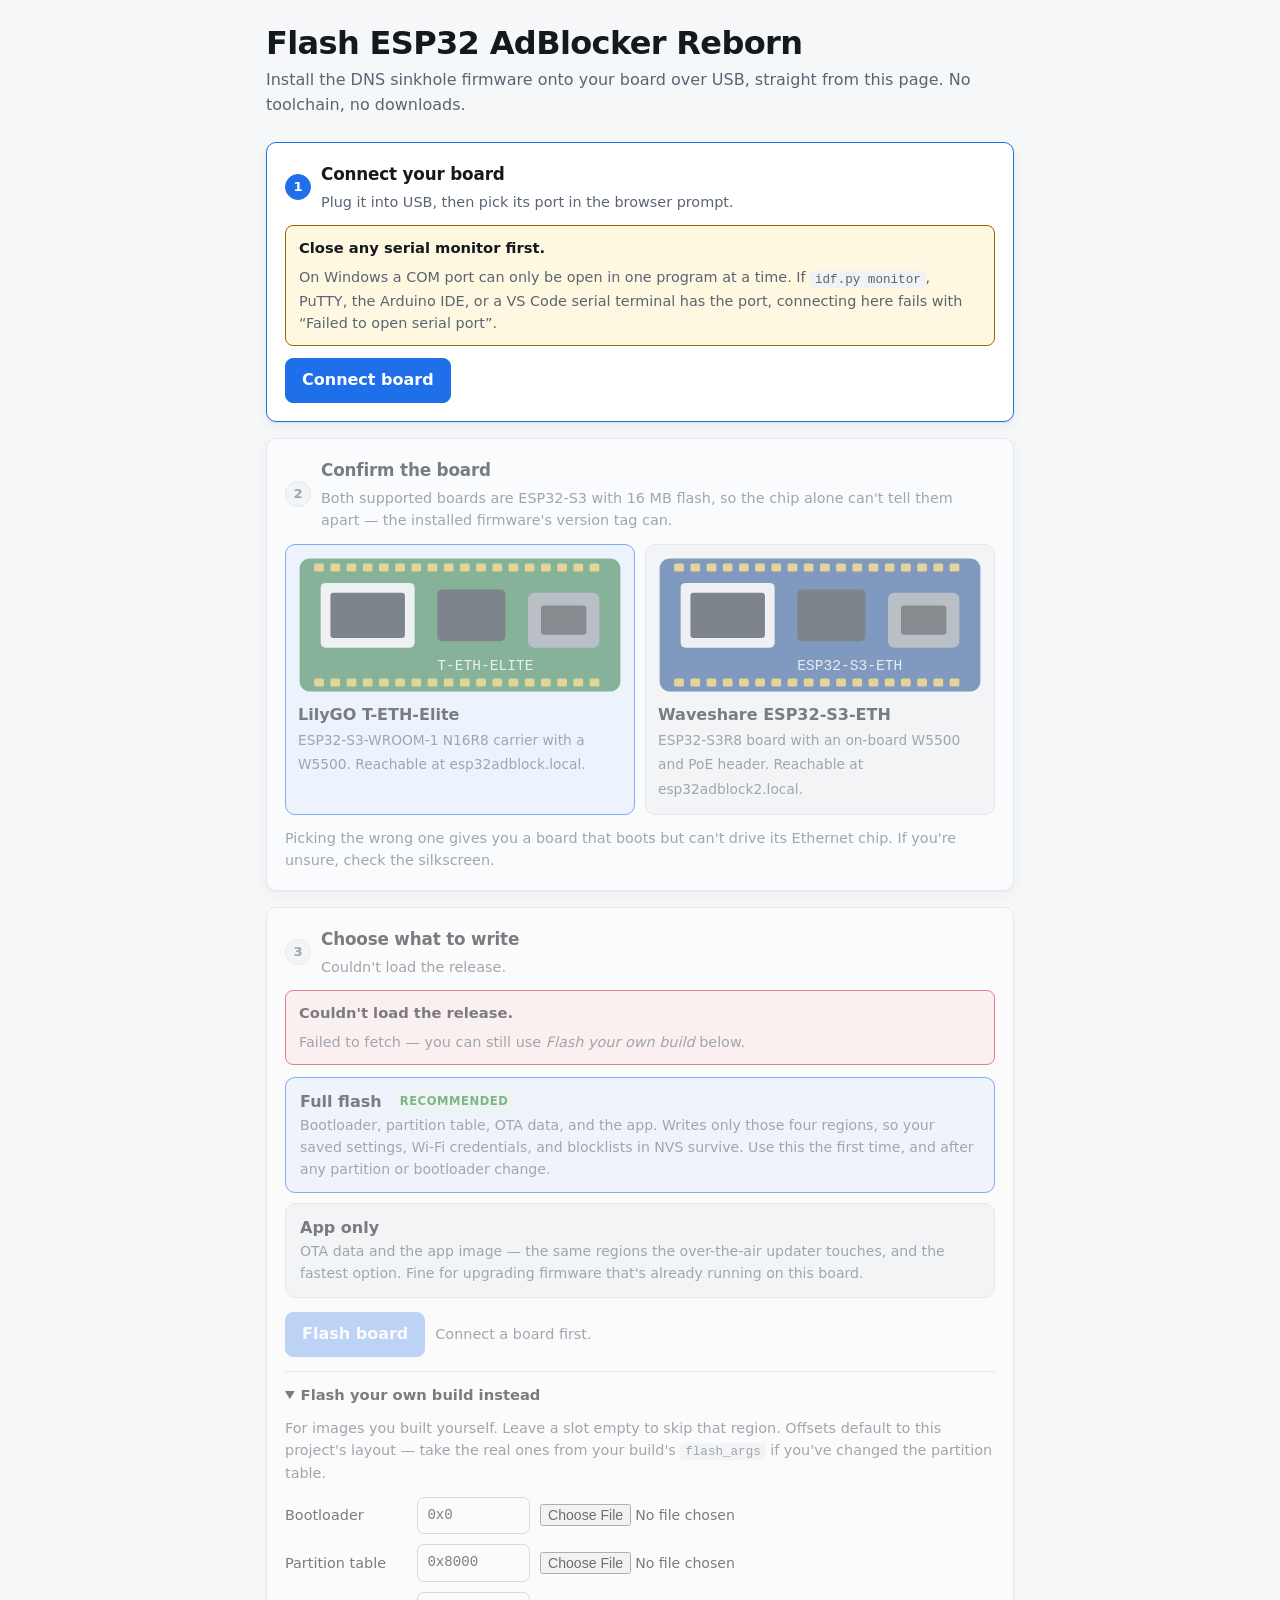
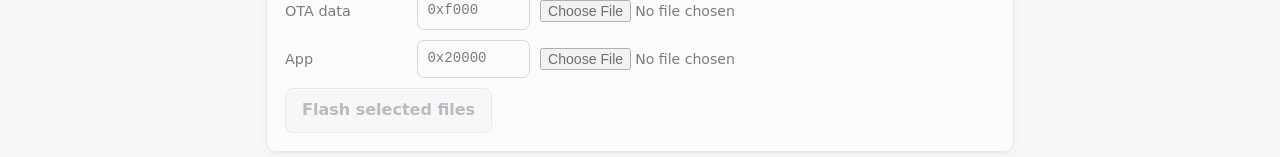
==== docs/index.html @ 4499ab7c "docs: redirect the Pages root to the browser flasher The site root returned a 404 because docs/ had " ====
<!doctype html>
<html lang="en">
<head>
<meta charset="utf-8">
<meta http-equiv="refresh" content="0; url=flasher/">
<link rel="canonical" href="https://glomargadaffi.github.io/ESP32_AdBlocker_Reborn/flasher/">
<title>ESP32 AdBlocker Reborn</title>
</head>
<body>
<p>Redirecting to the <a href="flasher/">browser flasher</a>&hellip;</p>
</body>
</html>
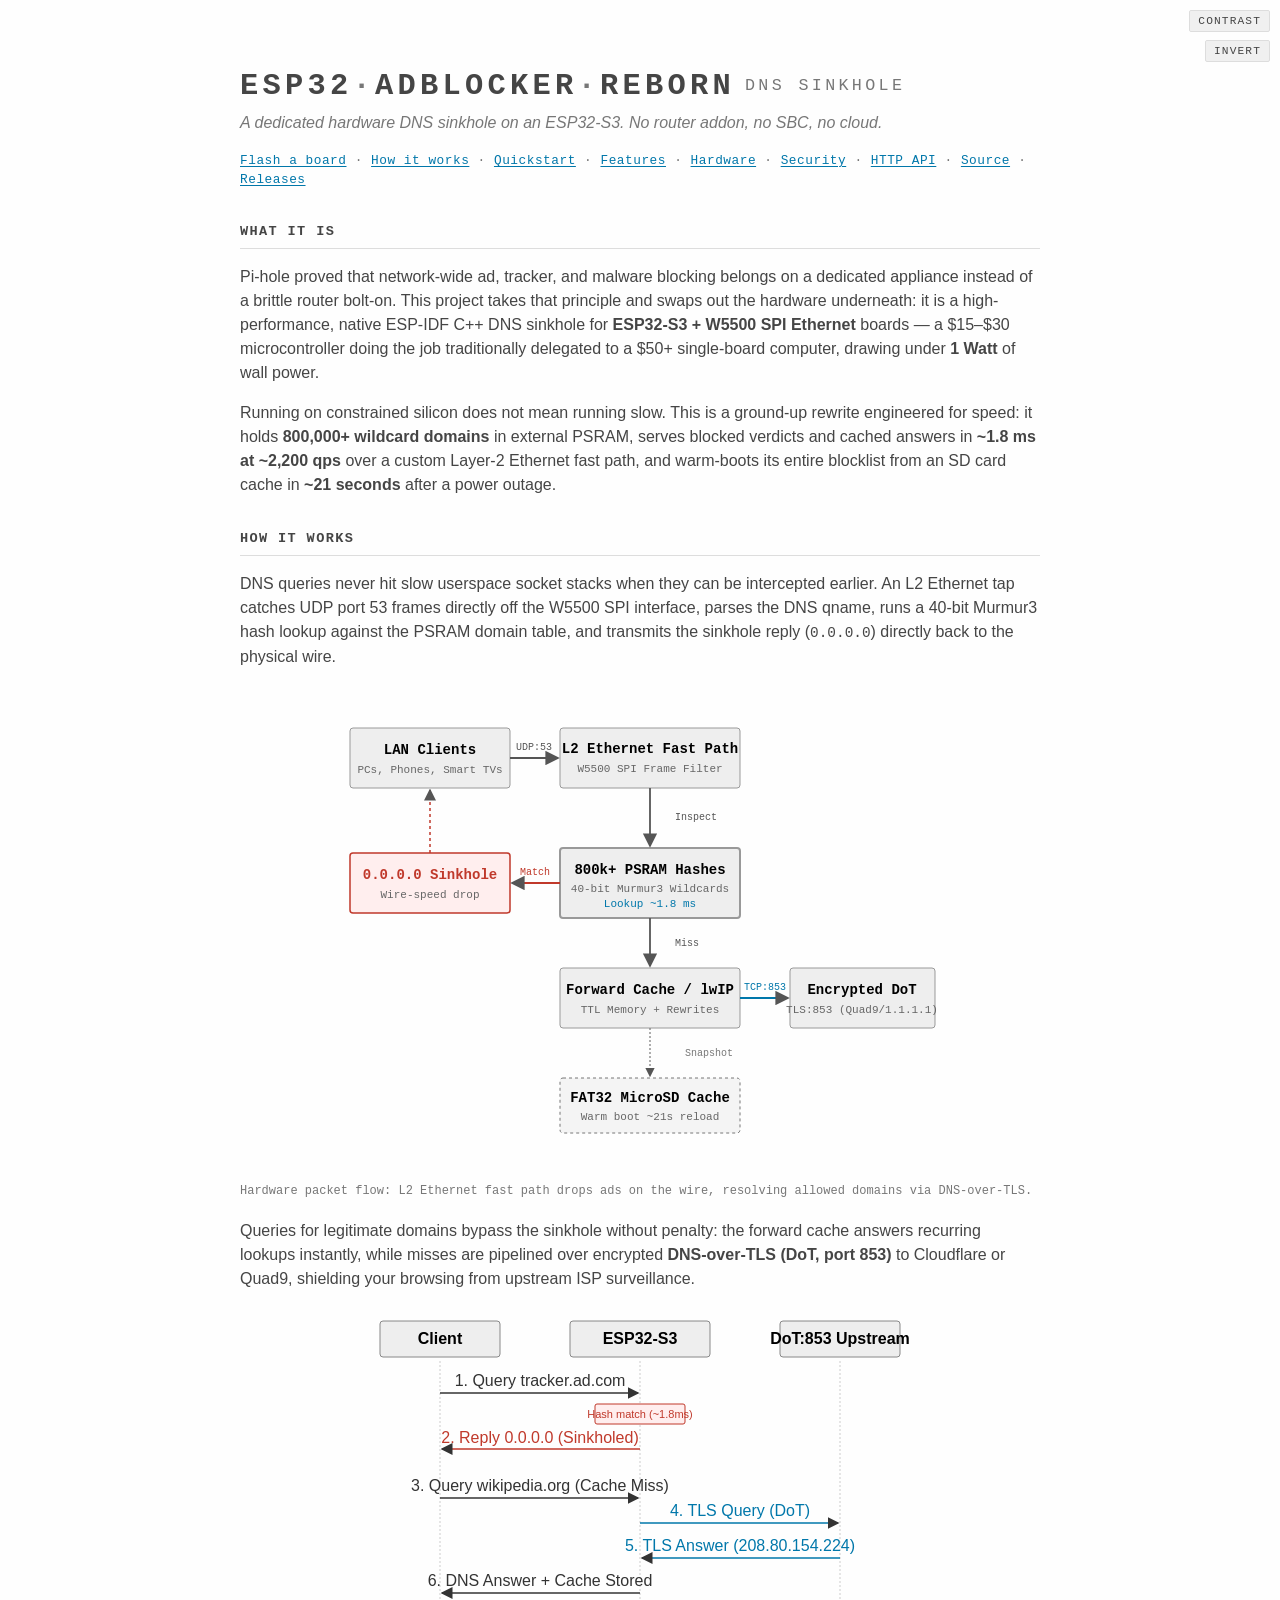
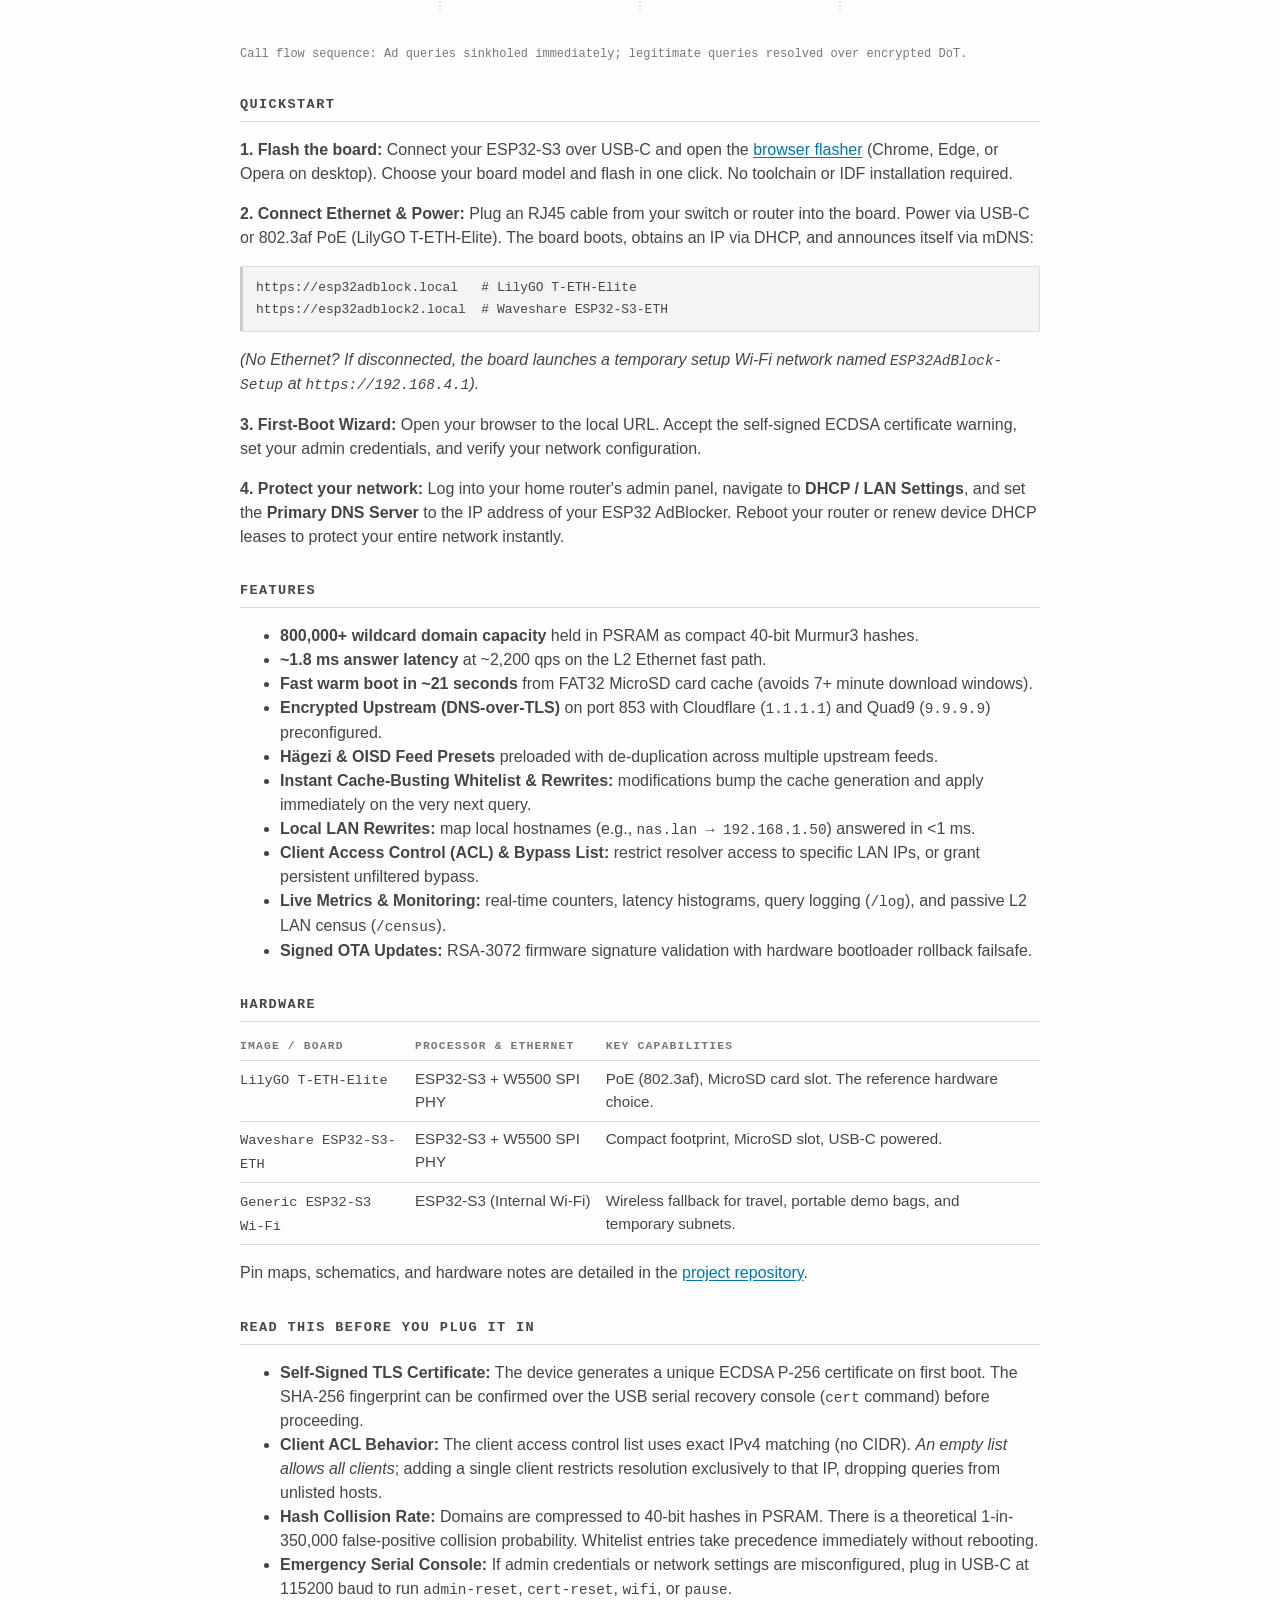
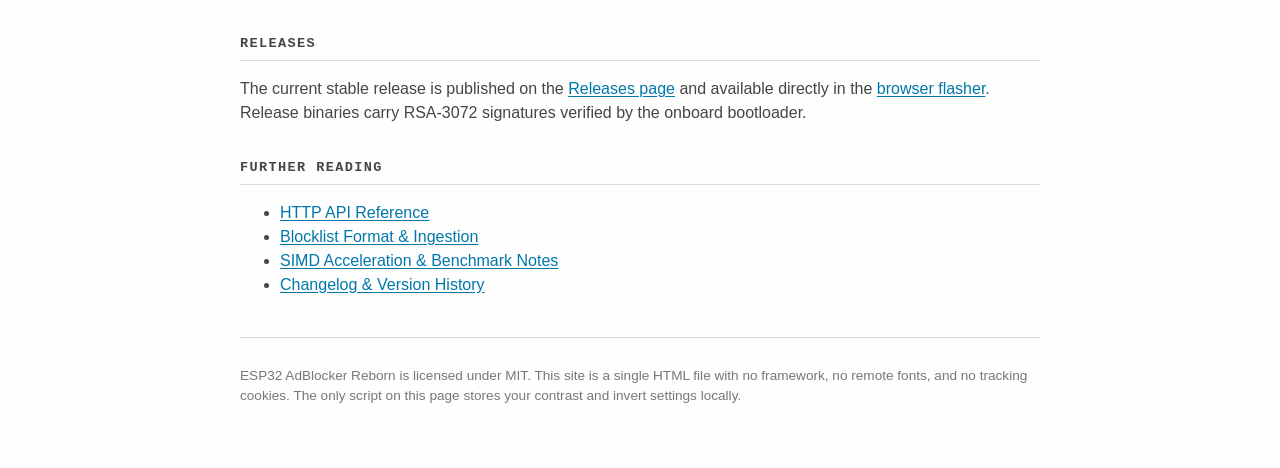
==== commit ed3e9477: "docs: adopt switchboard design system across website, flasher, docs, and web UI" ====
--- a/docs/index.html
+++ b/docs/index.html
@@ -1,12 +1,251 @@
-<!doctype html>
+<!DOCTYPE html>
 <html lang="en">
 <head>
 <meta charset="utf-8">
-<meta http-equiv="refresh" content="0; url=flasher/">
-<link rel="canonical" href="https://glomargadaffi.github.io/ESP32_AdBlocker_Reborn/flasher/">
-<title>ESP32 AdBlocker Reborn</title>
+<meta name="viewport" content="width=device-width, initial-scale=1">
+<meta name="color-scheme" content="light dark">
+<title>ESP32 AdBlocker Reborn: A Hardware DNS Sinkhole on an ESP32-S3</title>
+<meta name="description" content="A high-performance, native ESP-IDF DNS sinkhole for ESP32-S3 + W5500 SPI Ethernet. 800,000+ domains in PSRAM, ~1.8ms response latency, ~1W power consumption.">
+<style>
+/* Layout and type borrowed from the Switchboard design system; the palette stays plain. */
+:root{--bg:#fefefe;--face:#f4f4f4;--face-raised:#f0f0f0;--ink:#454545;--ink-dim:#777;--brass:#07a;--brass-hi:#07a;--brass-lo:#999;--line:#ddd;--alert:#c0392b;--ringing:#941352;--ok:#1a7f37;
+ --mono:ui-monospace,"SF Mono","Cascadia Code","Consolas","Liberation Mono",monospace;--sans:"Open Sans",Arial,sans-serif}
+/* Invert: the plain dark scheme. */
+html.inverted{--bg:#000;--face:#111;--face-raised:#000;--ink:#d9d9d9;--ink-dim:#999;--brass:#00a2e7;--brass-hi:#00a2e7;--brass-lo:#555;--line:#333;--alert:#d24637;--ringing:#ca1a70;--ok:#5fd377}
+html.contrast{--ink:#050505;--ink-dim:#333;--brass:#03f;--brass-hi:#03f;--line:#bbb;--alert:#800;--ok:#080}
+html.inverted.contrast{--ink:#fff;--ink-dim:#ccc;--brass:#44c7ff;--brass-hi:#44c7ff;--line:#666;--alert:#db695d;--ok:#5fd377}
+html{background:var(--bg)}
+body{font-family:var(--sans);color:var(--ink);background:var(--bg);font-size:16px;margin:2em auto;max-width:800px;padding:1em;line-height:1.5;hyphens:auto;-webkit-hyphens:auto;overflow-wrap:break-word}
+a{color:var(--brass);text-underline-offset:.15em}a:visited{color:var(--ringing)}
+h1{font-family:var(--mono);font-weight:700;font-size:1.9em;letter-spacing:.14em;text-transform:uppercase;color:var(--ink);line-height:1.2;margin-bottom:.2em}
+h1 .dot{font-style:normal;color:var(--ink-dim)}
+h1 span{color:var(--ink-dim);font-weight:400;font-size:.55em;letter-spacing:.2em;margin-left:.6em;vertical-align:middle}
+h2{font-family:var(--mono);font-weight:600;font-size:.85em;letter-spacing:.1em;text-transform:uppercase;color:var(--ink);margin:2.4em 0 .8em;padding-bottom:.4em;border-bottom:1px solid var(--line)}
+p.st{margin-top:0;color:var(--ink-dim);font-style:italic}
+b{color:var(--ink)}
+code,pre{font-family:var(--mono);font-size:.9em}
+pre{overflow-x:auto;padding:.7em .9em;background:var(--face);border:1px solid var(--line);border-left:3px solid #ccc;border-radius:2px}
+pre code{color:var(--ink)}
+table{border-collapse:collapse;width:100%;font-size:.95em}
+th{font-family:var(--mono);font-weight:600;font-size:.75em;letter-spacing:.1em;text-transform:uppercase;color:var(--ink-dim)}
+th,td{text-align:left;padding:.45em .8em .45em 0;border-bottom:1px solid var(--line);vertical-align:top}
+img{max-width:100%;height:auto;display:block;border:1px solid var(--line);border-radius:3px;box-shadow:0 1px 3px rgba(0,0,0,.15)}
+figure{margin:1.5em 0}
+figure.dg{margin:1.2em 0}figure.dg div{overflow-x:auto;text-align:center}figure.dg svg{display:inline-block;max-width:100%;height:auto}
+html.inverted figure.dg{filter:invert(.93) hue-rotate(180deg)}
+figcaption{font-family:var(--mono);font-size:.75em;color:var(--ink-dim);margin-top:.6em}
+small{font-size:.75em}
+.wr{color:var(--alert);font-weight:600}
+.ok-tag{color:var(--ok);font-weight:600}
+nav{font-family:var(--mono);font-size:.8em;letter-spacing:.04em;color:var(--ink-dim)}
+footer{margin-top:3em;padding-top:1em;border-top:1px solid var(--line);font-size:.85em;color:var(--ink-dim)}
+button.ci{cursor:pointer;position:fixed;right:10px;font-family:var(--mono);font-size:.7em;letter-spacing:.1em;text-transform:uppercase;color:var(--ink);background:var(--face-raised);border:1px solid var(--line);border-radius:2px;padding:4px 8px;z-index:100}
+button.ci:hover{border-color:var(--ink-dim)}
+#contrast{top:10px}#invmode{top:40px}
+@media screen and (max-width:1080px){button.ci{position:absolute}}
+@media screen and (max-width:500px){th,td{padding-right:.5em}h1{font-size:1.4em;letter-spacing:.08em}h1 span{display:block;margin:.3em 0 0}}
+</style>
 </head>
 <body>
-<p>Redirecting to the <a href="flasher/">browser flasher</a>&hellip;</p>
+<button class="ci" id="contrast" type="button">Contrast</button>
+<button class="ci" id="invmode" type="button">Invert</button>
+
+<h1>esp32<i class="dot">&middot;</i>adblocker<i class="dot">&middot;</i>reborn<span>dns sinkhole</span></h1>
+<p class="st">A dedicated hardware DNS sinkhole on an ESP32-S3. No router addon, no SBC, no cloud.</p>
+
+<nav><a href="flasher/">Flash a board</a> &middot; <a href="#how">How it works</a> &middot; <a href="#quickstart">Quickstart</a> &middot; <a href="#features">Features</a> &middot; <a href="#hardware">Hardware</a> &middot; <a href="#security">Security</a> &middot; <a href="http-api.html">HTTP API</a> &middot; <a href="https://github.com/GlomarGadaffi/ESP32_AdBlocker_Reborn">Source</a> &middot; <a href="https://github.com/GlomarGadaffi/ESP32_AdBlocker_Reborn/releases">Releases</a></nav>
+
+<h2>What it is</h2>
+<p>Pi-hole proved that network-wide ad, tracker, and malware blocking belongs on a dedicated appliance instead of a brittle router bolt-on. This project takes that principle and swaps out the hardware underneath: it is a high-performance, native ESP-IDF C++ DNS sinkhole for <b>ESP32-S3 + W5500 SPI Ethernet</b> boards &mdash; a $15&ndash;$30 microcontroller doing the job traditionally delegated to a $50+ single-board computer, drawing under <b>1&nbsp;Watt</b> of wall power.</p>
+<p>Running on constrained silicon does not mean running slow. This is a ground-up rewrite engineered for speed: it holds <b>800,000+ wildcard domains</b> in external PSRAM, serves blocked verdicts and cached answers in <b>~1.8&nbsp;ms at ~2,200&nbsp;qps</b> over a custom Layer-2 Ethernet fast path, and warm-boots its entire blocklist from an SD card cache in <b>~21&nbsp;seconds</b> after a power outage.</p>
+
+<h2 id="how">How it works</h2>
+<p>DNS queries never hit slow userspace socket stacks when they can be intercepted earlier. An L2 Ethernet tap catches UDP port 53 frames directly off the W5500 SPI interface, parses the DNS qname, runs a 40-bit Murmur3 hash lookup against the PSRAM domain table, and transmits the sinkhole reply (<code>0.0.0.0</code>) directly back to the physical wire.</p>
+
+<figure class="dg"><div>
+<svg aria-roledescription="flowchart-v2" role="graphics-document document" viewBox="0 0 620 480" width="620" height="480" xmlns="http://www.w3.org/2000/svg" style="font-family:ui-monospace,Consolas,monospace;font-size:14px;fill:#000;">
+  <defs>
+    <marker id="arr" orient="auto" markerHeight="8" markerWidth="8" refY="4" refX="7" viewBox="0 0 8 8"><path d="M0,0 L8,4 L0,8 Z" fill="#555"/></marker>
+    <marker id="arr-rev" orient="auto-start-reverse" markerHeight="8" markerWidth="8" refY="4" refX="7" viewBox="0 0 8 8"><path d="M0,0 L8,4 L0,8 Z" fill="#555"/></marker>
+  </defs>
+  
+  <!-- LAN Clients Node -->
+  <rect x="20" y="40" width="160" height="60" rx="3" fill="#eee" stroke="#999" stroke-width="1"/>
+  <text x="100" y="66" text-anchor="middle" font-weight="600">LAN Clients</text>
+  <text x="100" y="85" text-anchor="middle" font-size="11" fill="#666">PCs, Phones, Smart TVs</text>
+
+  <!-- L2 Hook Node -->
+  <rect x="230" y="40" width="180" height="60" rx="3" fill="#eee" stroke="#999" stroke-width="1"/>
+  <text x="320" y="65" text-anchor="middle" font-weight="600">L2 Ethernet Fast Path</text>
+  <text x="320" y="84" text-anchor="middle" font-size="11" fill="#666">W5500 SPI Frame Filter</text>
+
+  <!-- PSRAM Hash Table Node -->
+  <rect x="230" y="160" width="180" height="70" rx="3" fill="#eee" stroke="#999" stroke-width="2"/>
+  <text x="320" y="186" text-anchor="middle" font-weight="700">800k+ PSRAM Hashes</text>
+  <text x="320" y="204" text-anchor="middle" font-size="11" fill="#666">40-bit Murmur3 Wildcards</text>
+  <text x="320" y="219" text-anchor="middle" font-size="11" fill="#07a">Lookup ~1.8 ms</text>
+
+  <!-- Sinkhole Verdict Node -->
+  <rect x="20" y="165" width="160" height="60" rx="3" fill="#fee" stroke="#c0392b" stroke-width="1.5"/>
+  <text x="100" y="191" text-anchor="middle" font-weight="600" fill="#c0392b">0.0.0.0 Sinkhole</text>
+  <text x="100" y="210" text-anchor="middle" font-size="11" fill="#666">Wire-speed drop</text>
+
+  <!-- lwIP / Forward Cache Node -->
+  <rect x="230" y="280" width="180" height="60" rx="3" fill="#eee" stroke="#999" stroke-width="1"/>
+  <text x="320" y="306" text-anchor="middle" font-weight="600">Forward Cache / lwIP</text>
+  <text x="320" y="325" text-anchor="middle" font-size="11" fill="#666">TTL Memory + Rewrites</text>
+
+  <!-- Upstream DoT Node -->
+  <rect x="460" y="280" width="145" height="60" rx="3" fill="#eee" stroke="#999" stroke-width="1"/>
+  <text x="532" y="306" text-anchor="middle" font-weight="600">Encrypted DoT</text>
+  <text x="532" y="325" text-anchor="middle" font-size="11" fill="#666">TLS:853 (Quad9/1.1.1.1)</text>
+
+  <!-- SD Card Snapshot Node -->
+  <rect x="230" y="390" width="180" height="55" rx="3" fill="#f4f4f4" stroke="#777" stroke-dasharray="3,3" stroke-width="1"/>
+  <text x="320" y="414" text-anchor="middle" font-weight="600">FAT32 MicroSD Cache</text>
+  <text x="320" y="432" text-anchor="middle" font-size="11" fill="#666">Warm boot ~21s reload</text>
+
+  <!-- Connectors -->
+  <line x1="180" y1="70" x2="228" y2="70" stroke="#555" stroke-width="1.8" marker-end="url(#arr)"/>
+  <text x="204" y="62" font-size="10" text-anchor="middle" fill="#555">UDP:53</text>
+
+  <line x1="320" y1="100" x2="320" y2="158" stroke="#555" stroke-width="1.8" marker-end="url(#arr)"/>
+  <text x="345" y="132" font-size="10" fill="#555">Inspect</text>
+
+  <line x1="230" y1="195" x2="182" y2="195" stroke="#c0392b" stroke-width="1.8" marker-end="url(#arr)"/>
+  <text x="205" y="187" font-size="10" text-anchor="middle" fill="#c0392b">Match</text>
+
+  <line x1="100" y1="165" x2="100" y2="102" stroke="#c0392b" stroke-width="1.5" stroke-dasharray="3,3" marker-end="url(#arr)"/>
+
+  <line x1="320" y1="230" x2="320" y2="278" stroke="#555" stroke-width="1.8" marker-end="url(#arr)"/>
+  <text x="345" y="258" font-size="10" fill="#555">Miss</text>
+
+  <line x1="410" y1="310" x2="458" y2="310" stroke="#07a" stroke-width="1.8" marker-end="url(#arr)"/>
+  <text x="435" y="302" font-size="10" text-anchor="middle" fill="#07a">TCP:853</text>
+
+  <line x1="320" y1="340" x2="320" y2="388" stroke="#777" stroke-width="1.2" stroke-dasharray="2,2" marker-end="url(#arr)"/>
+  <text x="355" y="368" font-size="10" fill="#777">Snapshot</text>
+</svg>
+</div>
+<figcaption>Hardware packet flow: L2 Ethernet fast path drops ads on the wire, resolving allowed domains via DNS-over-TLS.</figcaption>
+</figure>
+
+<p>Queries for legitimate domains bypass the sinkhole without penalty: the forward cache answers recurring lookups instantly, while misses are pipelined over encrypted <b>DNS-over-TLS (DoT, port 853)</b> to Cloudflare or Quad9, shielding your browsing from upstream ISP surveillance.</p>
+
+<figure class="dg"><div>
+<svg style="min-width:560px" aria-roledescription="sequence" viewBox="-20 0 600 320" width="600" height="320" xmlns="http://www.w3.org/2000/svg" style="font-family:ui-monospace,Consolas,monospace;font-size:13px;fill:#000;">
+  <defs>
+    <marker id="s-arr" orient="auto" markerHeight="8" markerWidth="8" refY="4" refX="7" viewBox="0 0 8 8"><path d="M0,0 L8,4 L0,8 Z" fill="#333"/></marker>
+  </defs>
+
+  <!-- Lifelines -->
+  <line x1="80" y1="50" x2="80" y2="300" stroke="#ccc" stroke-dasharray="2,2"/>
+  <line x1="280" y1="50" x2="280" y2="300" stroke="#ccc" stroke-dasharray="2,2"/>
+  <line x1="480" y1="50" x2="480" y2="300" stroke="#ccc" stroke-dasharray="2,2"/>
+
+  <!-- Actor Boxes -->
+  <rect x="20" y="10" width="120" height="36" rx="3" fill="#eee" stroke="#888"/>
+  <text x="80" y="33" text-anchor="middle" font-weight="600">Client</text>
+  <rect x="210" y="10" width="140" height="36" rx="3" fill="#eee" stroke="#888"/>
+  <text x="280" y="33" text-anchor="middle" font-weight="600">ESP32-S3</text>
+  <rect x="420" y="10" width="120" height="36" rx="3" fill="#eee" stroke="#888"/>
+  <text x="480" y="33" text-anchor="middle" font-weight="600">DoT:853 Upstream</text>
+
+  <!-- Query 1: Blocked -->
+  <text x="180" y="75" text-anchor="middle" fill="#333">1. Query tracker.ad.com</text>
+  <line x1="80" y1="82" x2="278" y2="82" stroke="#333" stroke-width="1.5" marker-end="url(#s-arr)"/>
+  
+  <rect x="235" y="93" width="90" height="20" rx="2" fill="#fee" stroke="#c0392b"/>
+  <text x="280" y="107" text-anchor="middle" font-size="11" fill="#c0392b">Hash match (~1.8ms)</text>
+
+  <text x="180" y="132" text-anchor="middle" fill="#c0392b">2. Reply 0.0.0.0 (Sinkholed)</text>
+  <line x1="280" y1="138" x2="82" y2="138" stroke="#c0392b" stroke-width="1.5" marker-end="url(#s-arr)"/>
+
+  <!-- Query 2: Forwarded -->
+  <text x="180" y="180" text-anchor="middle" fill="#333">3. Query wikipedia.org (Cache Miss)</text>
+  <line x1="80" y1="187" x2="278" y2="187" stroke="#333" stroke-width="1.5" marker-end="url(#s-arr)"/>
+
+  <text x="380" y="205" text-anchor="middle" fill="#07a">4. TLS Query (DoT)</text>
+  <line x1="280" y1="212" x2="478" y2="212" stroke="#07a" stroke-width="1.5" marker-end="url(#s-arr)"/>
+
+  <text x="380" y="240" text-anchor="middle" fill="#07a">5. TLS Answer (208.80.154.224)</text>
+  <line x1="480" y1="247" x2="282" y2="247" stroke="#07a" stroke-width="1.5" marker-end="url(#s-arr)"/>
+
+  <text x="180" y="275" text-anchor="middle" fill="#333">6. DNS Answer + Cache Stored</text>
+  <line x1="280" y1="282" x2="82" y2="282" stroke="#333" stroke-width="1.5" marker-end="url(#s-arr)"/>
+</svg>
+</div>
+<figcaption>Call flow sequence: Ad queries sinkholed immediately; legitimate queries resolved over encrypted DoT.</figcaption>
+</figure>
+
+<h2 id="quickstart">Quickstart</h2>
+<p><b>1. Flash the board:</b> Connect your ESP32-S3 over USB-C and open the <a href="flasher/">browser flasher</a> (Chrome, Edge, or Opera on desktop). Choose your board model and flash in one click. No toolchain or IDF installation required.</p>
+<p><b>2. Connect Ethernet &amp; Power:</b> Plug an RJ45 cable from your switch or router into the board. Power via USB-C or 802.3af PoE (LilyGO T-ETH-Elite). The board boots, obtains an IP via DHCP, and announces itself via mDNS:</p>
+<pre><code>https://esp32adblock.local   # LilyGO T-ETH-Elite
+https://esp32adblock2.local  # Waveshare ESP32-S3-ETH</code></pre>
+<p><i>(No Ethernet? If disconnected, the board launches a temporary setup Wi-Fi network named <code>ESP32AdBlock-Setup</code> at <code>https://192.168.4.1</code>).</i></p>
+
+<p><b>3. First-Boot Wizard:</b> Open your browser to the local URL. Accept the self-signed ECDSA certificate warning, set your admin credentials, and verify your network configuration.</p>
+
+<p><b>4. Protect your network:</b> Log into your home router's admin panel, navigate to <b>DHCP / LAN Settings</b>, and set the <b>Primary DNS Server</b> to the IP address of your ESP32 AdBlocker. Reboot your router or renew device DHCP leases to protect your entire network instantly.</p>
+
+<h2 id="features">Features</h2>
+<ul>
+<li><b>800,000+ wildcard domain capacity</b> held in PSRAM as compact 40-bit Murmur3 hashes.</li>
+<li><b>~1.8 ms answer latency</b> at ~2,200 qps on the L2 Ethernet fast path.</li>
+<li><b>Fast warm boot in ~21 seconds</b> from FAT32 MicroSD card cache (avoids 7+ minute download windows).</li>
+<li><b>Encrypted Upstream (DNS-over-TLS)</b> on port 853 with Cloudflare (<code>1.1.1.1</code>) and Quad9 (<code>9.9.9.9</code>) preconfigured.</li>
+<li><b>H&auml;gezi &amp; OISD Feed Presets</b> preloaded with de-duplication across multiple upstream feeds.</li>
+<li><b>Instant Cache-Busting Whitelist &amp; Rewrites:</b> modifications bump the cache generation and apply immediately on the very next query.</li>
+<li><b>Local LAN Rewrites:</b> map local hostnames (e.g., <code>nas.lan &rarr; 192.168.1.50</code>) answered in &lt;1 ms.</li>
+<li><b>Client Access Control (ACL) &amp; Bypass List:</b> restrict resolver access to specific LAN IPs, or grant persistent unfiltered bypass.</li>
+<li><b>Live Metrics &amp; Monitoring:</b> real-time counters, latency histograms, query logging (<code>/log</code>), and passive L2 LAN census (<code>/census</code>).</li>
+<li><b>Signed OTA Updates:</b> RSA-3072 firmware signature validation with hardware bootloader rollback failsafe.</li>
+</ul>
+
+<h2 id="hardware">Hardware</h2>
+<table>
+<thead><tr><th>Image / Board</th><th>Processor &amp; Ethernet</th><th>Key Capabilities</th></tr></thead>
+<tbody>
+<tr><td><code>LilyGO T-ETH-Elite</code></td><td>ESP32-S3 + W5500 SPI PHY</td><td>PoE (802.3af), MicroSD card slot. The reference hardware choice.</td></tr>
+<tr><td><code>Waveshare ESP32-S3-ETH</code></td><td>ESP32-S3 + W5500 SPI PHY</td><td>Compact footprint, MicroSD slot, USB-C powered.</td></tr>
+<tr><td><code>Generic ESP32-S3 Wi-Fi</code></td><td>ESP32-S3 (Internal Wi-Fi)</td><td>Wireless fallback for travel, portable demo bags, and temporary subnets.</td></tr>
+</tbody>
+</table>
+<p>Pin maps, schematics, and hardware notes are detailed in the <a href="https://github.com/GlomarGadaffi/ESP32_AdBlocker_Reborn">project repository</a>.</p>
+
+<h2 id="security">Read this before you plug it in</h2>
+<ul>
+<li><b>Self-Signed TLS Certificate:</b> The device generates a unique ECDSA P-256 certificate on first boot. The SHA-256 fingerprint can be confirmed over the USB serial recovery console (<code>cert</code> command) before proceeding.</li>
+<li><b>Client ACL Behavior:</b> The client access control list uses exact IPv4 matching (no CIDR). <i>An empty list allows all clients</i>; adding a single client restricts resolution exclusively to that IP, dropping queries from unlisted hosts.</li>
+<li><b>Hash Collision Rate:</b> Domains are compressed to 40-bit hashes in PSRAM. There is a theoretical 1-in-350,000 false-positive collision probability. Whitelist entries take precedence immediately without rebooting.</li>
+<li><b>Emergency Serial Console:</b> If admin credentials or network settings are misconfigured, plug in USB-C at 115200 baud to run <code>admin-reset</code>, <code>cert-reset</code>, <code>wifi</code>, or <code>pause</code>.</li>
+</ul>
+
+<h2>Releases</h2>
+<p>The current stable release is published on the <a href="https://github.com/GlomarGadaffi/ESP32_AdBlocker_Reborn/releases">Releases page</a> and available directly in the <a href="flasher/">browser flasher</a>. Release binaries carry RSA-3072 signatures verified by the onboard bootloader.</p>
+
+<h2>Further reading</h2>
+<ul>
+<li><a href="http-api.html">HTTP API Reference</a></li>
+<li><a href="blocklist-format.html">Blocklist Format &amp; Ingestion</a></li>
+<li><a href="simd-acceleration-notes.html">SIMD Acceleration &amp; Benchmark Notes</a></li>
+<li><a href="https://github.com/GlomarGadaffi/ESP32_AdBlocker_Reborn/blob/main/CHANGELOG.md">Changelog &amp; Version History</a></li>
+</ul>
+
+<footer>
+<p>ESP32 AdBlocker Reborn is licensed under MIT. This site is a single HTML file with no framework, no remote fonts, and no tracking cookies. The only script on this page stores your contrast and invert settings locally.</p>
+</footer>
+
+<script>
+(function(){
+ var h=document.documentElement;
+ function load(k){try{return localStorage.getItem(k)==="1"}catch(e){return false}}
+ function save(k,v){try{localStorage.setItem(k,v?"1":"0")}catch(e){}}
+ [["contrast","pd-contrast"],["inverted","pd-inverted"]].forEach(function(p){if(load(p[1]))h.classList.add(p[0])});
+ document.getElementById("contrast").onclick=function(){save("pd-contrast",h.classList.toggle("contrast"))};
+ document.getElementById("invmode").onclick=function(){save("pd-inverted",h.classList.toggle("inverted"))};
+})();
+</script>
 </body>
 </html>
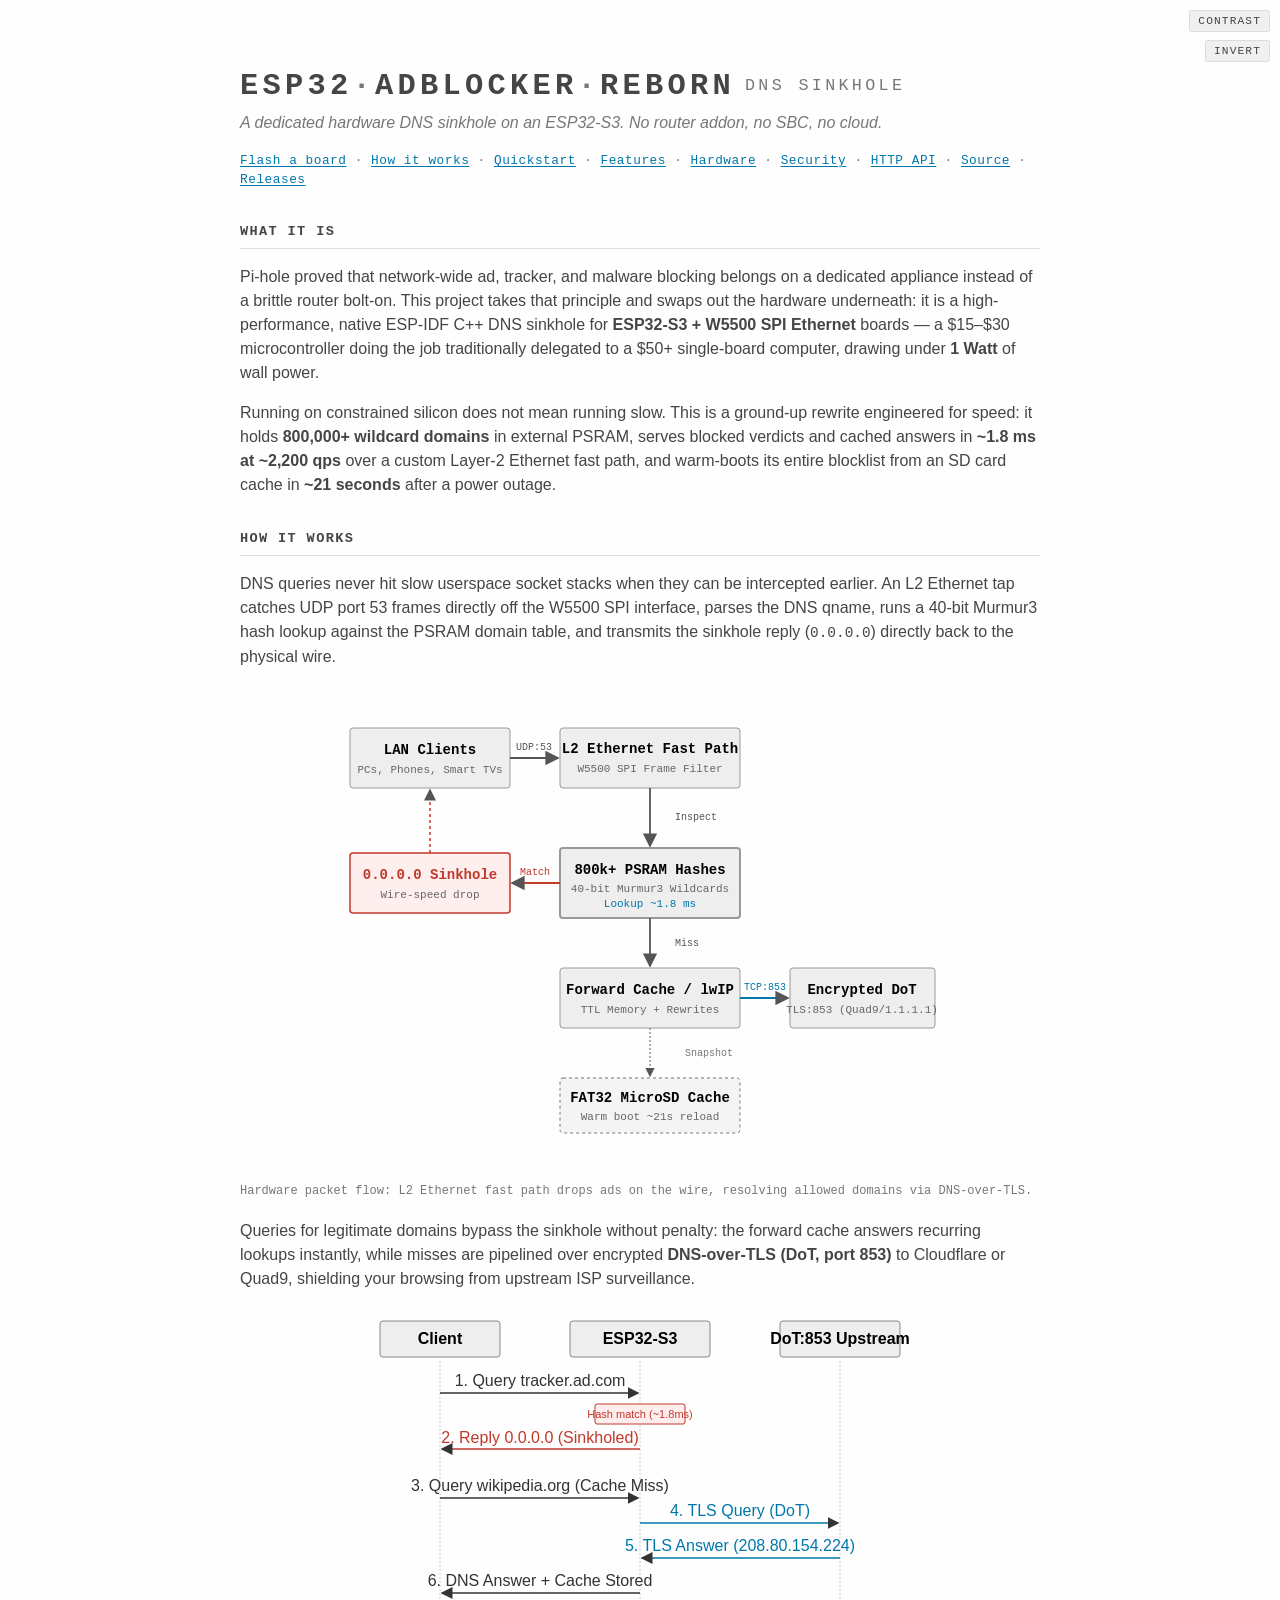
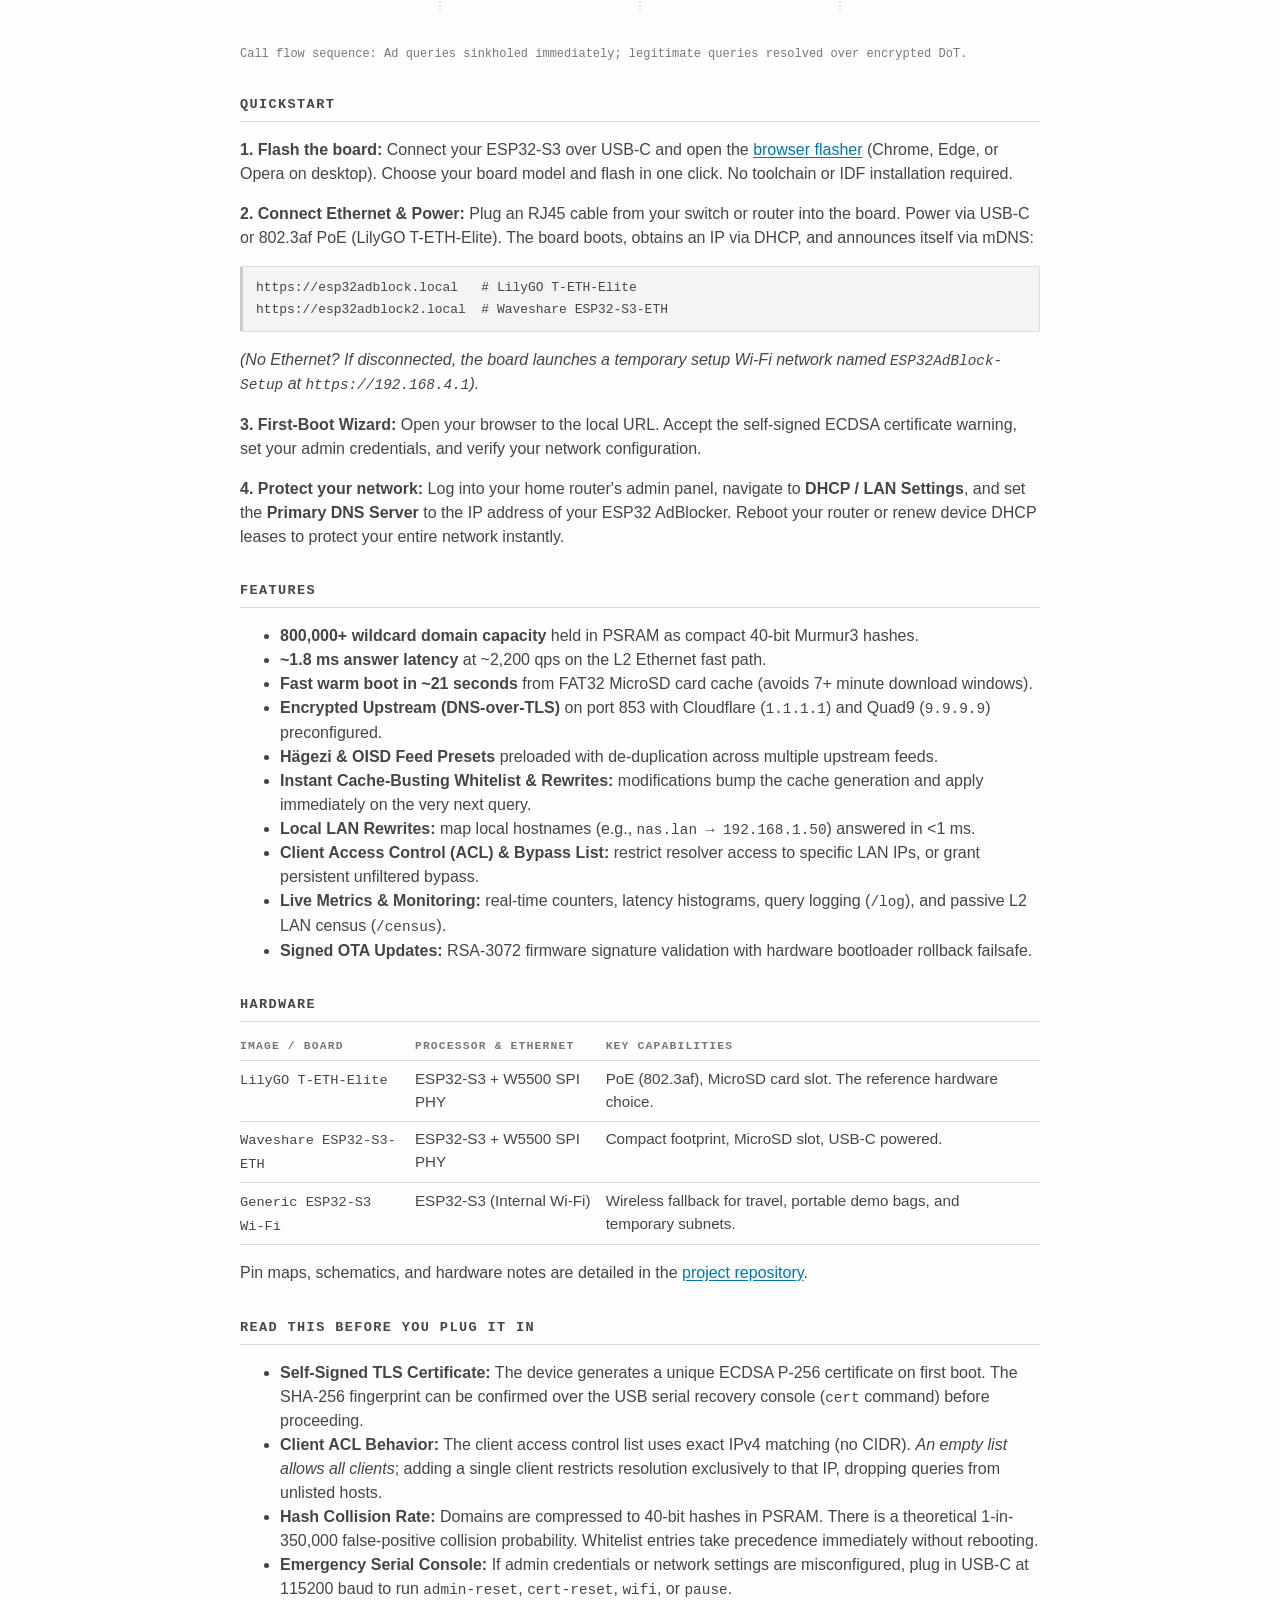
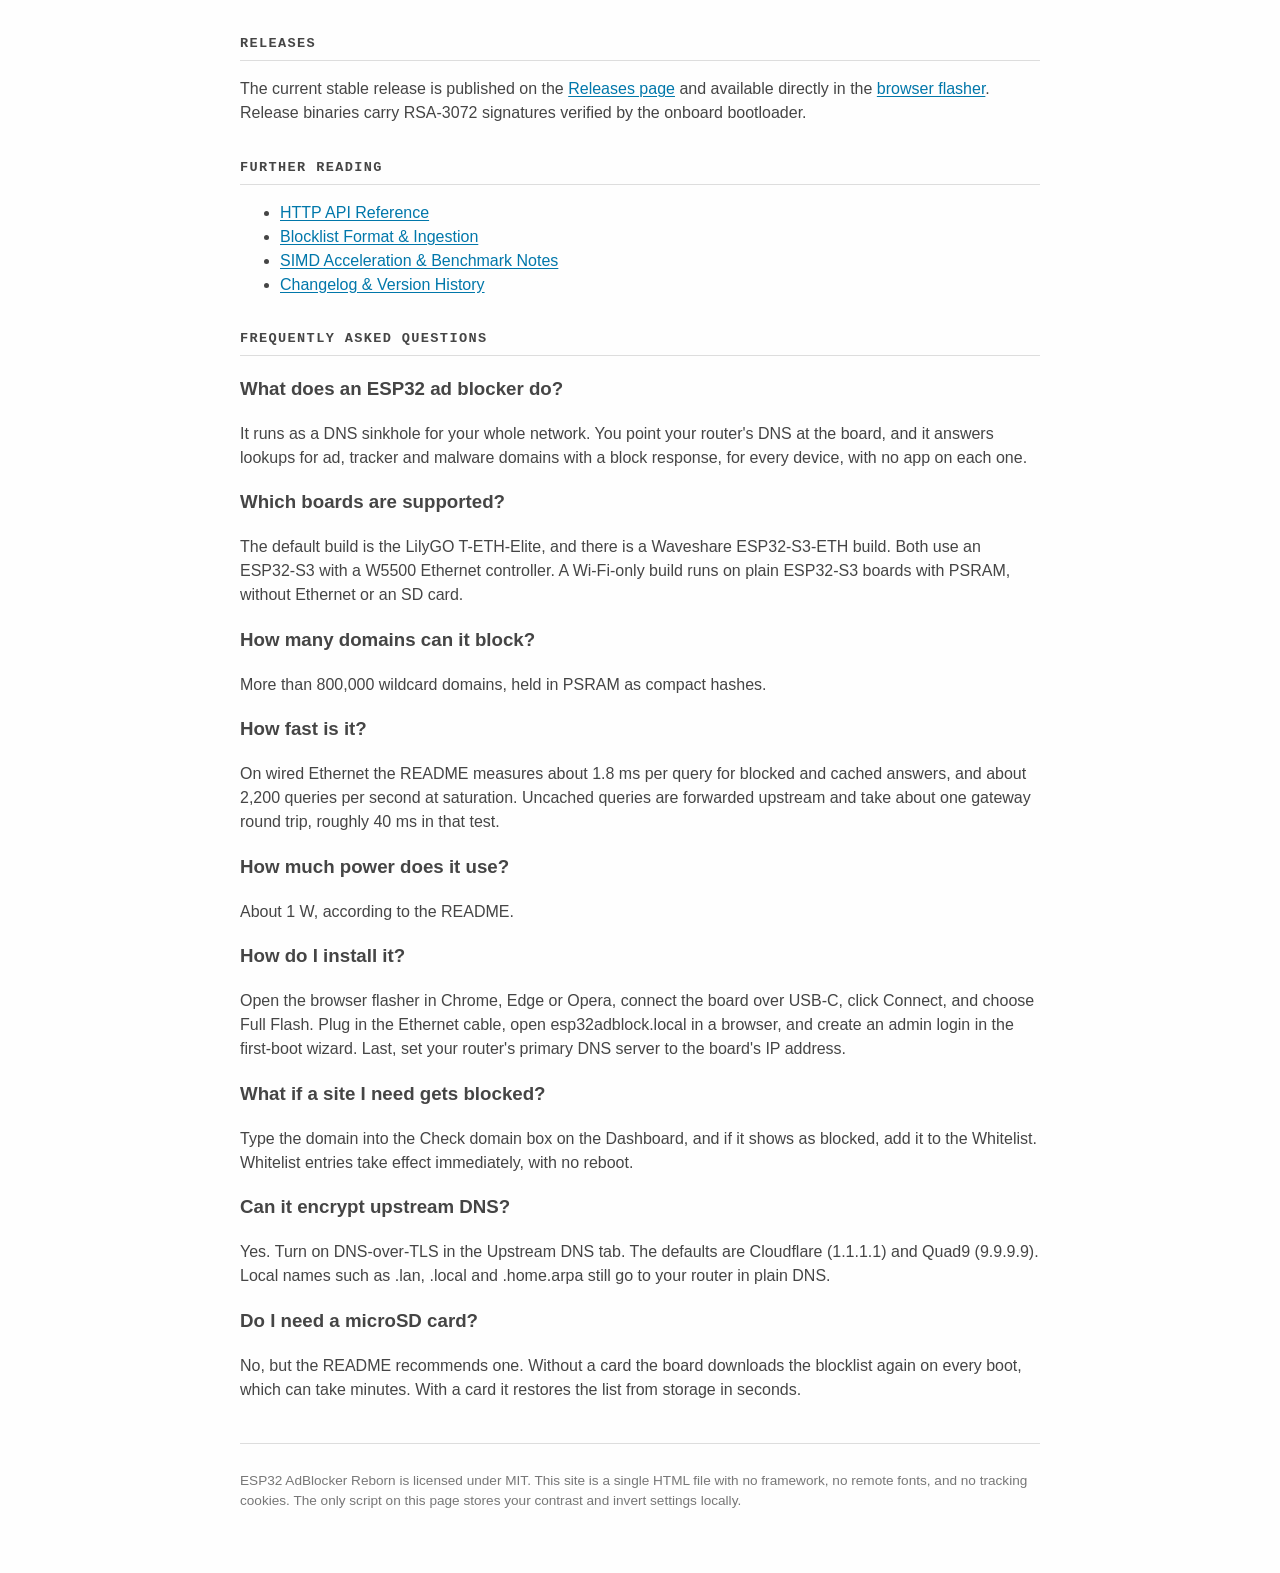
==== commit 35d72d0d: "docs: add FAQ section with FAQPage JSON-LD Answers are taken from the repo README.  Co-Authored-By: " ====
--- a/docs/index.html
+++ b/docs/index.html
@@ -3,6 +3,59 @@
 <head>
 <meta charset="utf-8">
 <meta name="viewport" content="width=device-width, initial-scale=1">
+<meta name="robots" content="index, follow">
+<meta name="author" content="Glomar">
+<link rel="canonical" href="https://glomargadaffi.github.io/ESP32_AdBlocker_Reborn/">
+<link rel="icon" href="data:image/svg+xml,%3Csvg xmlns='http://www.w3.org/2000/svg' viewBox='0 0 16 16'%3E%3Ctext y='13' font-size='13' font-family='monospace'%3Eg%3C/text%3E%3C/svg%3E">
+<meta property="og:site_name" content="glomar">
+<meta property="og:locale" content="en_US">
+<meta property="og:type" content="website">
+<meta property="og:title" content="ESP32 AdBlocker Reborn: A Hardware DNS Sinkhole on an ESP32-S3">
+<meta property="og:description" content="A high-performance, native ESP-IDF DNS sinkhole for ESP32-S3 + W5500 SPI Ethernet. 800,000+ domains in PSRAM, ~1.8ms response latency, ~1W power consumption.">
+<meta property="og:url" content="https://glomargadaffi.github.io/ESP32_AdBlocker_Reborn/">
+<meta name="twitter:card" content="summary">
+<meta name="twitter:title" content="ESP32 AdBlocker Reborn: A Hardware DNS Sinkhole on an ESP32-S3">
+<meta name="twitter:description" content="A high-performance, native ESP-IDF DNS sinkhole for ESP32-S3 + W5500 SPI Ethernet. 800,000+ domains in PSRAM, ~1.8ms response latency, ~1W power consumption.">
+<script type="application/ld+json">
+{
+  "@context": "https://schema.org",
+  "@graph": [
+    {
+      "@type": "BreadcrumbList",
+      "itemListElement": [
+        {
+          "@type": "ListItem",
+          "position": 1,
+          "name": "glomar",
+          "item": "https://glomargadaffi.github.io/"
+        },
+        {
+          "@type": "ListItem",
+          "position": 2,
+          "name": "ESP32_AdBlocker_Reborn",
+          "item": "https://glomargadaffi.github.io/ESP32_AdBlocker_Reborn/"
+        }
+      ]
+    },
+    {
+      "@type": "SoftwareSourceCode",
+      "@id": "https://glomargadaffi.github.io/ESP32_AdBlocker_Reborn/#code",
+      "name": "ESP32_AdBlocker_Reborn",
+      "description": "A high-performance, native ESP-IDF DNS sinkhole for ESP32-S3 + W5500 SPI Ethernet. 800,000+ domains in PSRAM, ~1.8ms response latency, ~1W power consumption.",
+      "url": "https://glomargadaffi.github.io/ESP32_AdBlocker_Reborn/",
+      "codeRepository": "https://github.com/GlomarGadaffi/ESP32_AdBlocker_Reborn",
+      "author": {
+        "@id": "https://glomargadaffi.github.io/#person"
+      },
+      "isPartOf": {
+        "@id": "https://glomargadaffi.github.io/#website"
+      },
+      "mainEntityOfPage": "https://glomargadaffi.github.io/ESP32_AdBlocker_Reborn/",
+      "programmingLanguage": "C"
+    }
+  ]
+}
+</script>
 <meta name="color-scheme" content="light dark">
 <title>ESP32 AdBlocker Reborn: A Hardware DNS Sinkhole on an ESP32-S3</title>
 <meta name="description" content="A high-performance, native ESP-IDF DNS sinkhole for ESP32-S3 + W5500 SPI Ethernet. 800,000+ domains in PSRAM, ~1.8ms response latency, ~1W power consumption.">
@@ -45,6 +98,90 @@
 @media screen and (max-width:1080px){button.ci{position:absolute}}
 @media screen and (max-width:500px){th,td{padding-right:.5em}h1{font-size:1.4em;letter-spacing:.08em}h1 span{display:block;margin:.3em 0 0}}
 </style>
+<script type="application/ld+json">
+{
+  "@context": "https://schema.org",
+  "@type": "FAQPage",
+  "@id": "https://glomargadaffi.github.io/ESP32_AdBlocker_Reborn/#faq",
+  "isPartOf": {
+    "@id": "https://glomargadaffi.github.io/ESP32_AdBlocker_Reborn/#code"
+  },
+  "mainEntity": [
+    {
+      "@type": "Question",
+      "name": "What does an ESP32 ad blocker do?",
+      "acceptedAnswer": {
+        "@type": "Answer",
+        "text": "It runs as a DNS sinkhole for your whole network. You point your router's DNS at the board, and it answers lookups for ad, tracker and malware domains with a block response, for every device, with no app on each one."
+      }
+    },
+    {
+      "@type": "Question",
+      "name": "Which boards are supported?",
+      "acceptedAnswer": {
+        "@type": "Answer",
+        "text": "The default build is the LilyGO T-ETH-Elite, and there is a Waveshare ESP32-S3-ETH build. Both use an ESP32-S3 with a W5500 Ethernet controller. A Wi-Fi-only build runs on plain ESP32-S3 boards with PSRAM, without Ethernet or an SD card."
+      }
+    },
+    {
+      "@type": "Question",
+      "name": "How many domains can it block?",
+      "acceptedAnswer": {
+        "@type": "Answer",
+        "text": "More than 800,000 wildcard domains, held in PSRAM as compact hashes."
+      }
+    },
+    {
+      "@type": "Question",
+      "name": "How fast is it?",
+      "acceptedAnswer": {
+        "@type": "Answer",
+        "text": "On wired Ethernet the README measures about 1.8 ms per query for blocked and cached answers, and about 2,200 queries per second at saturation. Uncached queries are forwarded upstream and take about one gateway round trip, roughly 40 ms in that test."
+      }
+    },
+    {
+      "@type": "Question",
+      "name": "How much power does it use?",
+      "acceptedAnswer": {
+        "@type": "Answer",
+        "text": "About 1 W, according to the README."
+      }
+    },
+    {
+      "@type": "Question",
+      "name": "How do I install it?",
+      "acceptedAnswer": {
+        "@type": "Answer",
+        "text": "Open the browser flasher in Chrome, Edge or Opera, connect the board over USB-C, click Connect, and choose Full Flash. Plug in the Ethernet cable, open esp32adblock.local in a browser, and create an admin login in the first-boot wizard. Last, set your router's primary DNS server to the board's IP address."
+      }
+    },
+    {
+      "@type": "Question",
+      "name": "What if a site I need gets blocked?",
+      "acceptedAnswer": {
+        "@type": "Answer",
+        "text": "Type the domain into the Check domain box on the Dashboard, and if it shows as blocked, add it to the Whitelist. Whitelist entries take effect immediately, with no reboot."
+      }
+    },
+    {
+      "@type": "Question",
+      "name": "Can it encrypt upstream DNS?",
+      "acceptedAnswer": {
+        "@type": "Answer",
+        "text": "Yes. Turn on DNS-over-TLS in the Upstream DNS tab. The defaults are Cloudflare (1.1.1.1) and Quad9 (9.9.9.9). Local names such as .lan, .local and .home.arpa still go to your router in plain DNS."
+      }
+    },
+    {
+      "@type": "Question",
+      "name": "Do I need a microSD card?",
+      "acceptedAnswer": {
+        "@type": "Answer",
+        "text": "No, but the README recommends one. Without a card the board downloads the blocklist again on every boot, which can take minutes. With a card it restores the list from storage in seconds."
+      }
+    }
+  ]
+}
+</script>
 </head>
 <body>
 <button class="ci" id="contrast" type="button">Contrast</button>
@@ -233,6 +370,28 @@
 <li><a href="https://github.com/GlomarGadaffi/ESP32_AdBlocker_Reborn/blob/main/CHANGELOG.md">Changelog &amp; Version History</a></li>
 </ul>
 
+<section class="faq" id="faq">
+<h2>Frequently asked questions</h2>
+<h3>What does an ESP32 ad blocker do?</h3>
+<p>It runs as a DNS sinkhole for your whole network. You point your router&#x27;s DNS at the board, and it answers lookups for ad, tracker and malware domains with a block response, for every device, with no app on each one.</p>
+<h3>Which boards are supported?</h3>
+<p>The default build is the LilyGO T-ETH-Elite, and there is a Waveshare ESP32-S3-ETH build. Both use an ESP32-S3 with a W5500 Ethernet controller. A Wi-Fi-only build runs on plain ESP32-S3 boards with PSRAM, without Ethernet or an SD card.</p>
+<h3>How many domains can it block?</h3>
+<p>More than 800,000 wildcard domains, held in PSRAM as compact hashes.</p>
+<h3>How fast is it?</h3>
+<p>On wired Ethernet the README measures about 1.8 ms per query for blocked and cached answers, and about 2,200 queries per second at saturation. Uncached queries are forwarded upstream and take about one gateway round trip, roughly 40 ms in that test.</p>
+<h3>How much power does it use?</h3>
+<p>About 1 W, according to the README.</p>
+<h3>How do I install it?</h3>
+<p>Open the browser flasher in Chrome, Edge or Opera, connect the board over USB-C, click Connect, and choose Full Flash. Plug in the Ethernet cable, open esp32adblock.local in a browser, and create an admin login in the first-boot wizard. Last, set your router&#x27;s primary DNS server to the board&#x27;s IP address.</p>
+<h3>What if a site I need gets blocked?</h3>
+<p>Type the domain into the Check domain box on the Dashboard, and if it shows as blocked, add it to the Whitelist. Whitelist entries take effect immediately, with no reboot.</p>
+<h3>Can it encrypt upstream DNS?</h3>
+<p>Yes. Turn on DNS-over-TLS in the Upstream DNS tab. The defaults are Cloudflare (1.1.1.1) and Quad9 (9.9.9.9). Local names such as .lan, .local and .home.arpa still go to your router in plain DNS.</p>
+<h3>Do I need a microSD card?</h3>
+<p>No, but the README recommends one. Without a card the board downloads the blocklist again on every boot, which can take minutes. With a card it restores the list from storage in seconds.</p>
+</section>
+
 <footer>
 <p>ESP32 AdBlocker Reborn is licensed under MIT. This site is a single HTML file with no framework, no remote fonts, and no tracking cookies. The only script on this page stores your contrast and invert settings locally.</p>
 </footer>
